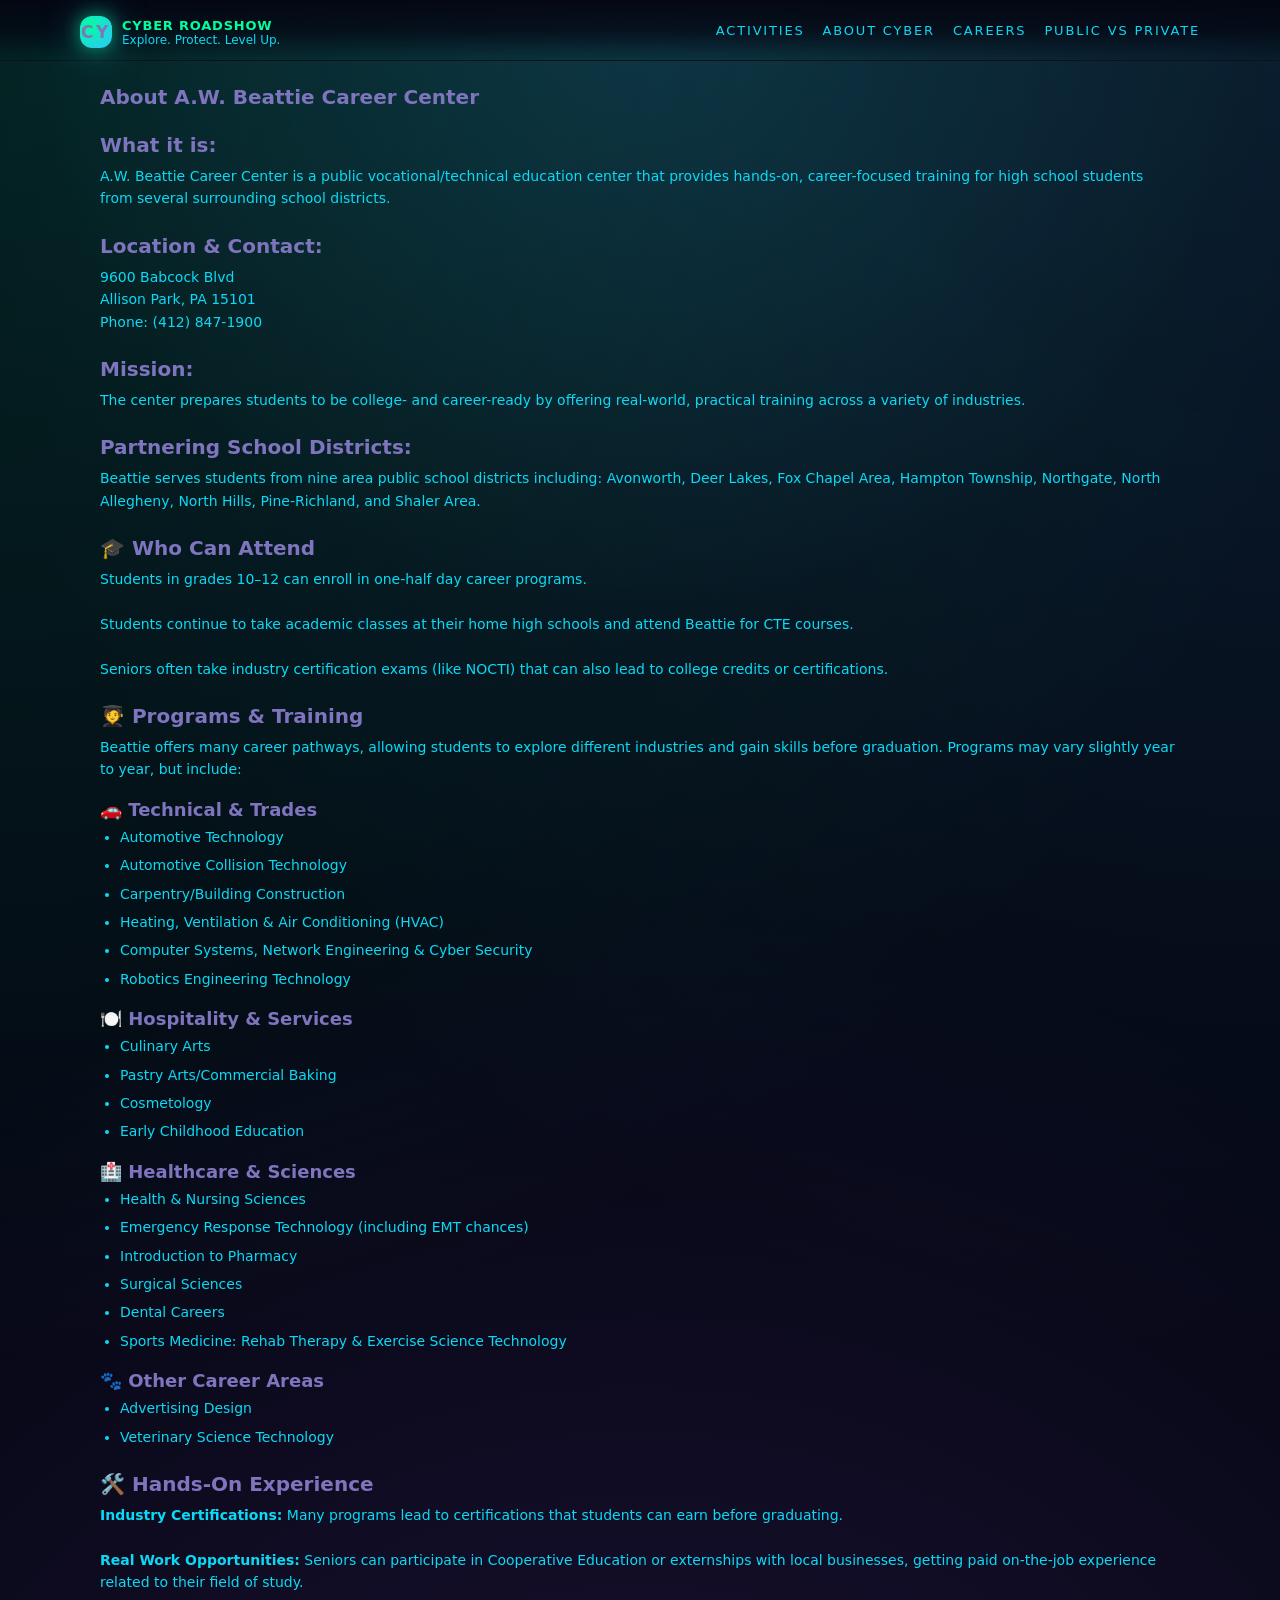
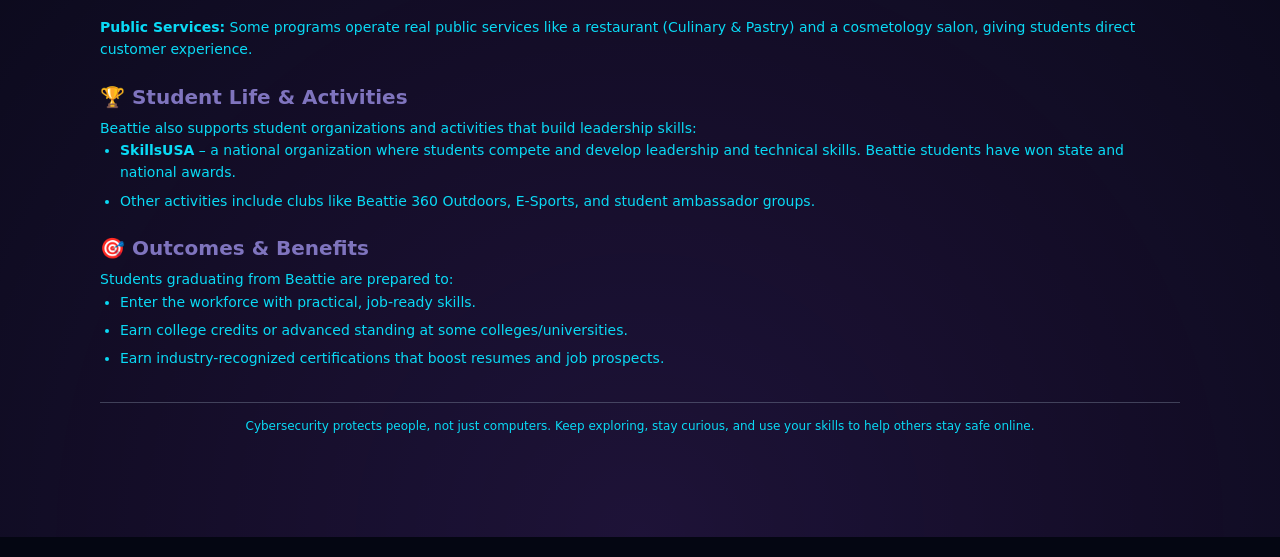
==== about_beattie.html @ 3fbd0a97 "Update roadshow website with multi-page structure and activity files" ====
<!DOCTYPE html>
<html lang="en">
<head>
  <meta charset="UTF-8" />
  <title>About AWBeattie Career Center | Cyber Roadshow</title>
  <meta name="viewport" content="width=device-width, initial-scale=1" />
  <link rel="stylesheet" href="styles.css" />
</head>
<body>
  <div class="binary-bg" aria-hidden="true"></div>

  <!-- Navigation -->
  <nav class="top-nav">
    <div class="top-nav-inner">
      <a href="index.html" style="text-decoration: none;">
        <div class="brand">
          <div class="brand-icon">CY</div>
          <div class="brand-text">
            <span class="brand-title">Cyber Roadshow</span>
            <span class="brand-subtitle">Explore. Protect. Level Up.</span>
          </div>
        </div>
      </a>
      <ul class="nav-links">
        <li><a href="activities.html" class="nav-link"><span>Activities</span></a></li>
        <li><a href="cybersecurity.html" class="nav-link"><span>About Cyber</span></a></li>
        <li><a href="careers.html" class="nav-link"><span>Careers</span></a></li>
        <li><a href="sectors.html" class="nav-link"><span>Public vs Private</span></a></li>
      </ul>
    </div>
  </nav>

  <div class="page-shell">
    <main id="top">
      <section class="content-section">
        <h1 class="section-title">About A.W. Beattie Career Center</h1>
        <div class="about-beattie-content">
          <h2>What it is:</h2>
          <p>A.W. Beattie Career Center is a public vocational/technical education center that provides hands-on, career-focused training for high school students from several surrounding school districts.</p>

          <h2>Location & Contact:</h2>
          <p>
            9600 Babcock Blvd<br />
            Allison Park, PA 15101<br />
            Phone: (412) 847-1900
          </p>

          <h2>Mission:</h2>
          <p>The center prepares students to be college- and career-ready by offering real-world, practical training across a variety of industries.</p>

          <h2>Partnering School Districts:</h2>
          <p>Beattie serves students from nine area public school districts including: Avonworth, Deer Lakes, Fox Chapel Area, Hampton Township, Northgate, North Allegheny, North Hills, Pine-Richland, and Shaler Area.</p>

          <h2>🎓 Who Can Attend</h2>
          <p>
            Students in grades 10–12 can enroll in one-half day career programs.<br /><br />
            Students continue to take academic classes at their home high schools and attend Beattie for CTE courses.<br /><br />
            Seniors often take industry certification exams (like NOCTI) that can also lead to college credits or certifications.
          </p>

          <h2>🧑‍🎓 Programs & Training</h2>
          <p>Beattie offers many career pathways, allowing students to explore different industries and gain skills before graduation. Programs may vary slightly year to year, but include:</p>

          <h3>🚗 Technical & Trades</h3>
          <ul>
            <li>Automotive Technology</li>
            <li>Automotive Collision Technology</li>
            <li>Carpentry/Building Construction</li>
            <li>Heating, Ventilation & Air Conditioning (HVAC)</li>
            <li>Computer Systems, Network Engineering & Cyber Security</li>
            <li>Robotics Engineering Technology</li>
          </ul>

          <h3>🍽️ Hospitality & Services</h3>
          <ul>
            <li>Culinary Arts</li>
            <li>Pastry Arts/Commercial Baking</li>
            <li>Cosmetology</li>
            <li>Early Childhood Education</li>
          </ul>

          <h3>🏥 Healthcare & Sciences</h3>
          <ul>
            <li>Health & Nursing Sciences</li>
            <li>Emergency Response Technology (including EMT chances)</li>
            <li>Introduction to Pharmacy</li>
            <li>Surgical Sciences</li>
            <li>Dental Careers</li>
            <li>Sports Medicine: Rehab Therapy & Exercise Science Technology</li>
          </ul>

          <h3>🐾 Other Career Areas</h3>
          <ul>
            <li>Advertising Design</li>
            <li>Veterinary Science Technology</li>
          </ul>

          <h2>🛠️ Hands-On Experience</h2>
          <p>
            <strong>Industry Certifications:</strong> Many programs lead to certifications that students can earn before graduating.<br /><br />
            <strong>Real Work Opportunities:</strong> Seniors can participate in Cooperative Education or externships with local businesses, getting paid on-the-job experience related to their field of study.<br /><br />
            <strong>Public Services:</strong> Some programs operate real public services like a restaurant (Culinary & Pastry) and a cosmetology salon, giving students direct customer experience.
          </p>

          <h2>🏆 Student Life & Activities</h2>
          <p>Beattie also supports student organizations and activities that build leadership skills:</p>
          <ul>
            <li>
              <strong>SkillsUSA</strong> – a national organization where students compete and develop leadership and technical skills. Beattie students have won state and national awards.
            </li>
            <li>
              Other activities include clubs like Beattie 360 Outdoors, E-Sports, and student ambassador groups.
            </li>
          </ul>

          <h2>🎯 Outcomes & Benefits</h2>
          <p>Students graduating from Beattie are prepared to:</p>
          <ul>
            <li>Enter the workforce with practical, job-ready skills.</li>
            <li>Earn college credits or advanced standing at some colleges/universities.</li>
            <li>Earn industry-recognized certifications that boost resumes and job prospects.</li>
          </ul>
        </div>
      </section>

      <footer class="page-footer">
        Cybersecurity protects people, not just computers. Keep exploring, stay
        curious, and use your skills to help others stay safe online.
      </footer>
    </main>
  </div>

  <script src="common.js"></script>
</body>
</html>
---- styles.css ----
:root {
  --bg-main: #040612;
  --bg-elevated: #0b1020;
  --bg-elevated-soft: #101426;
  --accent-green: #00ff9d;
  --accent-blue: #31c3ff;
  --accent-purple: #55d2ff;
  --text-main: #7f74be;
  --text-muted: #0adaf5;
  --danger: #ff4b81;
  --border-subtle: rgba(255, 255, 255, 0.08);
  --radius-lg: 18px;
  --radius-md: 12px;
  --radius-pill: 999px;
  --shadow-soft: 0 18px 45px rgba(0, 0, 0, 0.55);
  --transition-fast: 0.25s ease-out;
  --transition-med: 0.35s ease-out;
}

h1, h2, h3, h4, h5, h6 {
  color: var(--text-main);
}

* {
  box-sizing: border-box;
  margin: 0;
  padding: 0;
}

html {
  scroll-behavior: smooth;
}

body {
  min-height: 100vh;
  font-family: system-ui, -apple-system, BlinkMacSystemFont, "Segoe UI",
    sans-serif;
  color: var(--text-main);
  background:
    radial-gradient(
      circle at top left,
      rgba(0, 255, 157, 0.12),
      transparent 55%
    ),
    radial-gradient(
      circle at top right,
      rgba(49, 195, 255, 0.12),
      transparent 55%
    ),
    radial-gradient(
      circle at bottom,
      rgba(168, 85, 255, 0.16),
      transparent 55%
    ),
    var(--bg-main);
  padding-bottom: 64px;
  overflow-x: hidden;
}

a {
  color: inherit;
  text-decoration: none;
}

.page-shell {
  max-width: 1120px;
  margin: 0 auto;
  padding: 20px 20px 40px;
  position: relative;
  z-index: 1;
}

.binary-bg {
  position: fixed;
  inset: 0;
  z-index: 0;
  pointer-events: none;
  background: radial-gradient(
    circle at top,
    rgba(49, 195, 255, 0.22),
    transparent 55%
  );
  overflow: hidden;
  opacity: 0.55;
  mix-blend-mode: screen;
}

.binary-column {
  position: absolute;
  top: -120vh;
  width: 40px;
  color: rgba(0, 255, 157, 0.7);
  font-family: ui-monospace, SFMono-Regular, Menlo, Monaco, Consolas,
    "Liberation Mono", "Courier New", monospace;
  font-size: 14px;
  line-height: 1.2;
  white-space: pre;
  text-shadow: 0 0 6px rgba(0, 255, 157, 0.8);
  animation-name: binary-fall;
  animation-timing-function: linear;
  animation-iteration-count: infinite;
}

@keyframes binary-fall {
  to {
    transform: translateY(220vh);
  }
}

.top-nav {
  position: sticky;
  top: 0;
  z-index: 40;
  backdrop-filter: blur(18px);
  background: linear-gradient(
    to bottom,
    rgba(4, 6, 18, 0.96),
    rgba(4, 6, 18, 0.75),
    transparent
  );
  border-bottom: 1px solid rgba(255, 255, 255, 0.04);
  margin: -20px -20px 24px;
  padding: 16px 20px 12px;
}

.top-nav-inner {
  max-width: 1120px;
  margin: 0 auto;
  display: flex;
  align-items: center;
  justify-content: space-between;
  gap: 18px;
}

.brand {
  display: flex;
  align-items: center;
  gap: 10px;
}

.brand-icon {
  width: 32px;
  height: 32px;
  border-radius: 12px;
  background: radial-gradient(
    circle at 30% 30%,
    var(--accent-green),
    var(--accent-blue)
  );
  box-shadow:
    0 0 18px rgba(0, 255, 157, 0.55),
    0 0 40px rgba(49, 195, 255, 0.4);
  display: flex;
  align-items: center;
  justify-content: center;
  font-weight: 800;
  font-size: 17px;
  letter-spacing: 0.15em;
  text-transform: uppercase;
}

.brand-text {
  display: flex;
  flex-direction: column;
}

.brand-title {
  font-weight: 700;
  letter-spacing: 0.06em;
  font-size: 13px;
  text-transform: uppercase;
  color: var(--accent-green);
}

.brand-subtitle {
  font-size: 12px;
  color: var(--text-muted);
}

.nav-links {
  display: flex;
  align-items: center;
  gap: 18px;
  font-size: 13px;
  text-transform: uppercase;
  letter-spacing: 0.14em;
  color: var(--text-muted);
  list-style: none;
}

.nav-link {
  position: relative;
  padding-bottom: 4px;
  display: inline-block;
}

.nav-link span {
  transition: color var(--transition-fast);
}

.nav-link::after {
  content: "";
  position: absolute;
  left: 0;
  bottom: 0;
  width: 0;
  height: 2px;
  border-radius: 999px;
  background: linear-gradient(
    90deg,
    var(--accent-green),
    var(--accent-blue)
  );
  transition: width var(--transition-fast);
}

.nav-link:hover span {
  color: var(--accent-green);
}

.nav-link:hover::after {
  width: 100%;
}

.nav-cta {
  padding: 8px 16px;
  border-radius: var(--radius-pill);
  border: 1px solid rgba(0, 255, 157, 0.4);
  background: radial-gradient(
    circle at 0 0,
    rgba(0, 255, 157, 0.2),
    transparent 55%
  );
  color: var(--accent-green);
  font-size: 11px;
  text-transform: uppercase;
  letter-spacing: 0.16em;
  font-weight: 600;
  display: inline-flex;
  align-items: center;
  gap: 6px;
}

.nav-cta-dot {
  width: 6px;
  height: 6px;
  border-radius: 999px;
  background: var(--accent-green);
  box-shadow: 0 0 8px rgba(0, 255, 157, 0.9);
  animation: pulse 1.3s infinite alternate;
}

@keyframes pulse {
  from {
    transform: scale(0.9);
    opacity: 0.7;
  }
  to {
    transform: scale(1.15);
    opacity: 1;
  }
}

.hero {
  display: grid;
  grid-template-columns: minmax(0, 2.1fr) minmax(0, 1.3fr);
  gap: 28px;
  align-items: center;
  margin-top: 12px;
  margin-bottom: 32px;
}

.hero-main {
  background: radial-gradient(
      circle at top left,
      rgba(0, 255, 157, 0.16),
      transparent 60%
    ),
    rgba(7, 10, 30, 0.92);
  border-radius: 28px;
  padding: 26px 26px 24px;
  border: 1px solid rgba(255, 255, 255, 0.08);
  box-shadow: var(--shadow-soft);
  position: relative;
  overflow: hidden;
}

.hero-main::before {
  content: "";
  position: absolute;
  inset: 0;
  background-image: linear-gradient(
    120deg,
    rgba(0, 255, 157, 0.13) 0,
    transparent 18%,
    transparent 82%,
    rgba(49, 195, 255, 0.13) 100%
  );
  mix-blend-mode: soft-light;
  opacity: 0.9;
  pointer-events: none;
}

.hero-tagline {
  display: inline-flex;
  align-items: center;
  gap: 8px;
  padding: 4px 8px;
  border-radius: var(--radius-pill);
  background: rgba(2, 6, 23, 0.75);
  border: 1px solid rgba(0, 255, 157, 0.25);
  font-size: 11px;
  text-transform: uppercase;
  letter-spacing: 0.16em;
  position: relative;
  z-index: 1;
}



.hero-title {
  margin-top: 16px;
  font-size: clamp(26px, 4vw, 32px);
  line-height: 1.15;
  font-weight: 700;
  position: relative;
  z-index: 1;
}

.hero-title span {
  background: linear-gradient(
    120deg,
    var(--accent-green),
    var(--accent-blue),
    var(--accent-purple)
  );
  -webkit-background-clip: text;
  background-clip: text;
  color: transparent;
}

.hero-body {
  margin-top: 10px;
  font-size: 14px;
  color: var(--text-muted);
  max-width: 520px;
  position: relative;
  z-index: 1;
}

.hero-actions {
  margin-top: 18px;
  display: flex;
  flex-wrap: wrap;
  gap: 10px;
  position: relative;
  z-index: 1;
}

.btn-primary,
.btn-ghost {
  padding: 10px 18px;
  border-radius: var(--radius-pill);
  border: none;
  font-size: 13px;
  font-weight: 600;
  text-transform: uppercase;
  letter-spacing: 0.12em;
  cursor: pointer;
  display: inline-block;
  text-decoration: none;
  transition: transform var(--transition-fast),
    box-shadow var(--transition-fast);
}

.btn-primary {
  background: linear-gradient(
    135deg,
    var(--accent-green),
    var(--accent-blue)
  );
  color: #020617;
  box-shadow: 0 10px 30px rgba(0, 0, 0, 0.6);
}

.btn-primary:hover {
  transform: translateY(-1px);
  box-shadow: 0 14px 35px rgba(0, 0, 0, 0.75);
}

.btn-primary.disabled,
.btn-ghost.disabled {
  opacity: 0.5;
  cursor: not-allowed;
  pointer-events: none;
}

.btn-primary.disabled:hover,
.btn-ghost.disabled:hover {
  transform: none;
  box-shadow: none;
}

.btn-ghost {
  border: 1px solid rgba(156, 163, 175, 0.5);
  background: rgba(7, 10, 30, 0.75);
  color: var(--text-muted);
  font-size: 12px;
  letter-spacing: 0.14em;
}

.hero-side {
  background: rgba(4, 6, 18, 0.9);
  border-radius: 24px;
  padding: 18px 18px 16px;
  border: 1px solid rgba(148, 163, 184, 0.35);
  box-shadow: var(--shadow-soft);
}

.hero-side-title {
  font-size: 13px;
  text-transform: uppercase;
  letter-spacing: 0.18em;
  color: var(--text-muted);
  margin-bottom: 10px;
}

.hero-side-list {
  list-style: none;
  display: grid;
  gap: 8px;
  font-size: 13px;
  color: var(--text-muted);
}

.hero-side-list li::before {
  content: "•";
  margin-right: 6px;
  color: var(--accent-blue);
}

.section {
  margin-bottom: 32px;
}

.section-header {
  margin-bottom: 20px;
}

.section-eyebrow {
  font-size: 11px;
  letter-spacing: 0.18em;
  text-transform: uppercase;
  color: var(--accent-green);
  margin-bottom: 8px;
}

.section-title {
  font-size: 20px;
  font-weight: 600;
  color: var(--text-main);
}

.section-subtitle {
  font-size: 14px;
  color: var(--text-muted);
  max-width: 520px;
}

.cards-grid {
  display: grid;
  grid-template-columns: repeat(auto-fit, minmax(260px, 1fr));
  gap: 18px;
}

.card {
  background: radial-gradient(
      circle at top,
      rgba(49, 195, 255, 0.18),
      transparent 55%
    ),
    var(--bg-elevated);
  border-radius: var(--radius-lg);
  padding: 18px;
  display: flex;
  flex-direction: column;
  justify-content: space-between;
  gap: 12px;
  transition: transform var(--transition-fast), box-shadow var(--transition-fast);
}

.card:hover {
  transform: translateY(-5px);
  box-shadow: 0 22px 55px rgba(0, 0, 0, 0.65);
}

.card h3 {
  margin-bottom: 8px;
  font-size: 18px;
}

.card p {
  font-size: 14px;
  color: var(--text-muted);
}

.card .button {
  margin-top: auto; /* Pushes the button to the bottom */
  align-self: flex-start; /* Aligns button to the start when using flex-direction: column */
}

.label {
  display: block;
  margin-top: 10px;
  margin-bottom: 4px;
  font-size: 12px;
  color: var(--text-muted);
}

.input {
  width: 100%;
  padding: 8px 10px;
  border-radius: 10px;
  border: 1px solid rgba(148, 163, 184, 0.6);
  background: rgba(15, 23, 42, 0.9);
  color: var(--text-main);
  font-size: 13px;
}

.input:focus {
  outline: 2px solid rgba(49, 195, 255, 0.9);
  outline-offset: 1px;
}

/* Terminal Simulation Styles */
.terminal {
  background-color: #1a1a1a;
  color: #00ff00;
  font-family: 'Courier New', Courier, monospace;
  font-size: 14px;
  padding: 10px;
  border-radius: 8px;
  border: 1px solid #333;
  margin-top: 10px;
  height: 200px;
  display: flex;
  flex-direction: column;
  overflow-y: auto;
}

.terminal-output {
  flex-grow: 1;
  white-space: pre-wrap;
  word-break: break-all;
  margin-bottom: 5px;
}

.terminal-input-wrapper {
  display: flex;
  align-items: center;
}

.terminal-input {
  background-color: transparent;
  border: none;
  color: #00ff00;
  flex-grow: 1;
  outline: none;
  margin-left: 5px;
  font-family: 'Courier New', Courier, monospace;
  font-size: 14px;
}

.prompt {
  color: #00ff00;
}

.button {
  margin-top: 8px;
  padding: 8px 14px;
  border-radius: var(--radius-pill);
  border: none;
  font-weight: 600;
  font-size: 12px;
  cursor: pointer;
  background: linear-gradient(
    135deg,
    var(--accent-green),
    var(--accent-blue)
  );
  color: #020617;
  transition: transform var(--transition-fast),
    box-shadow var(--transition-fast);
}

.button:hover {
  transform: translateY(-1px);
  box-shadow: 0 10px 20px rgba(0, 0, 0, 0.5);
}


.button.secondary {
  background: rgba(49, 195, 255, 0.18);
  color: var(--accent-blue);
  border: 1px solid rgba(49, 195, 255, 0.7);
}

.button.danger {
  background: rgba(255, 75, 129, 0.2);
  color: var(--danger);
  border: 1px solid rgba(255, 75, 129, 0.8);
}

.button-row {
  display: flex;
  gap: 8px;
  flex-wrap: wrap;
  margin-top: 8px;
}

.link-button {
  margin-top: 6px;
  padding: 0;
  border: none;
  background: none;
  color: var(--accent-blue);
  font-size: 12px;
  cursor: pointer;
  text-decoration: underline;
}

.result {
  margin-top: 8px;
  font-size: 13px;
}

.result.good {
  color: var(--accent-green);
}

.result.ok {
  color: #facc15;
}

.result.bad {
  color: var(--danger);
}

.phishing-message {
  margin-top: 8px;
  padding: 8px;
  border-radius: 10px;
  background: rgba(15, 23, 42, 0.95);
  border: 1px dashed rgba(49, 195, 255, 0.6);
  font-size: 12px;
  white-space: pre-wrap;
}

.quiz-list {
  padding-left: 18px;
  margin-top: 6px;
}

.quiz-list li {
  margin-bottom: 8px;
  font-size: 13px;
}

.quiz-options {
  margin-top: 4px;
  display: grid;
  gap: 2px;
}

.quiz-options label {
  font-size: 12px;
  color: var(--text-muted);
}

.quiz-options input {
  margin-right: 6px;
}

.career-grid {
  display: grid;
  grid-template-columns: repeat(auto-fit, minmax(260px, 1fr));
  gap: 18px;
}

.career-card {
  background: var(--bg-elevated-soft);
  border-radius: var(--radius-md);
  padding: 12px 14px 14px;
  border: 1px solid var(--border-subtle);
}

.career-card h3 {
  font-size: 15px;
  margin-bottom: 4px;
}

.salary {
  font-size: 13px;
  color: var(--accent-green);
  margin-bottom: 4px;
}

.career-points {
  padding-left: 16px;
  font-size: 12px;
  color: var(--text-muted);
}

.split-grid {
  display: grid;
  grid-template-columns: repeat(auto-fit, minmax(260px, 1fr));
  gap: 18px;
}

.pill {
  display: inline-block;
  padding: 3px 10px;
  border-radius: 999px;
  font-size: 11px;
  text-transform: uppercase;
  letter-spacing: 0.14em;
  border: 1px solid rgba(148, 163, 184, 0.7);
  color: var(--text-muted);
  margin-bottom: 6px;
}

.pill.private {
  border-color: rgba(0, 255, 157, 0.8);
  color: var(--accent-green);
}

.pill.public {
  border-color: rgba(49, 195, 255, 0.8);
  color: var(--accent-blue);
}

.list {
  padding-left: 18px;
  font-size: 13px;
  color: var(--text-muted);
}

.list li {
  margin-bottom: 8px;
}

.page-footer {
  margin-top: 32px;
  padding-top: 16px;
  border-top: 1px solid rgba(148, 163, 184, 0.35);
  font-size: 12px;
  color: var(--text-muted);
  text-align: center;
}

.about-beattie-content h2 {
  font-size: 20px;
  color: var(--text-main);
  margin-top: 24px;
  margin-bottom: 8px;
}

.about-beattie-content h3 {
  font-size: 18px;
  color: var(--text-main);
  margin-top: 18px;
  margin-bottom: 6px;
}

.about-beattie-content p,
.about-beattie-content ul {
  font-size: 14px;
  color: var(--text-muted);
  line-height: 1.6;
}

.about-beattie-content ul {
  list-style: disc;
  margin-left: 20px;
  margin-bottom: 12px;
}

.about-beattie-content ul li {
  margin-bottom: 6px;
}

.about-beattie-content p + p {
  margin-top: 12px;
}

@media (max-width: 768px) {
  .hero {
    grid-template-columns: minmax(0, 1fr);
  }

  .top-nav-inner {
    flex-direction: column;
    align-items: flex-start;
  }

  .nav-links {
    flex-wrap: wrap;
  }
}
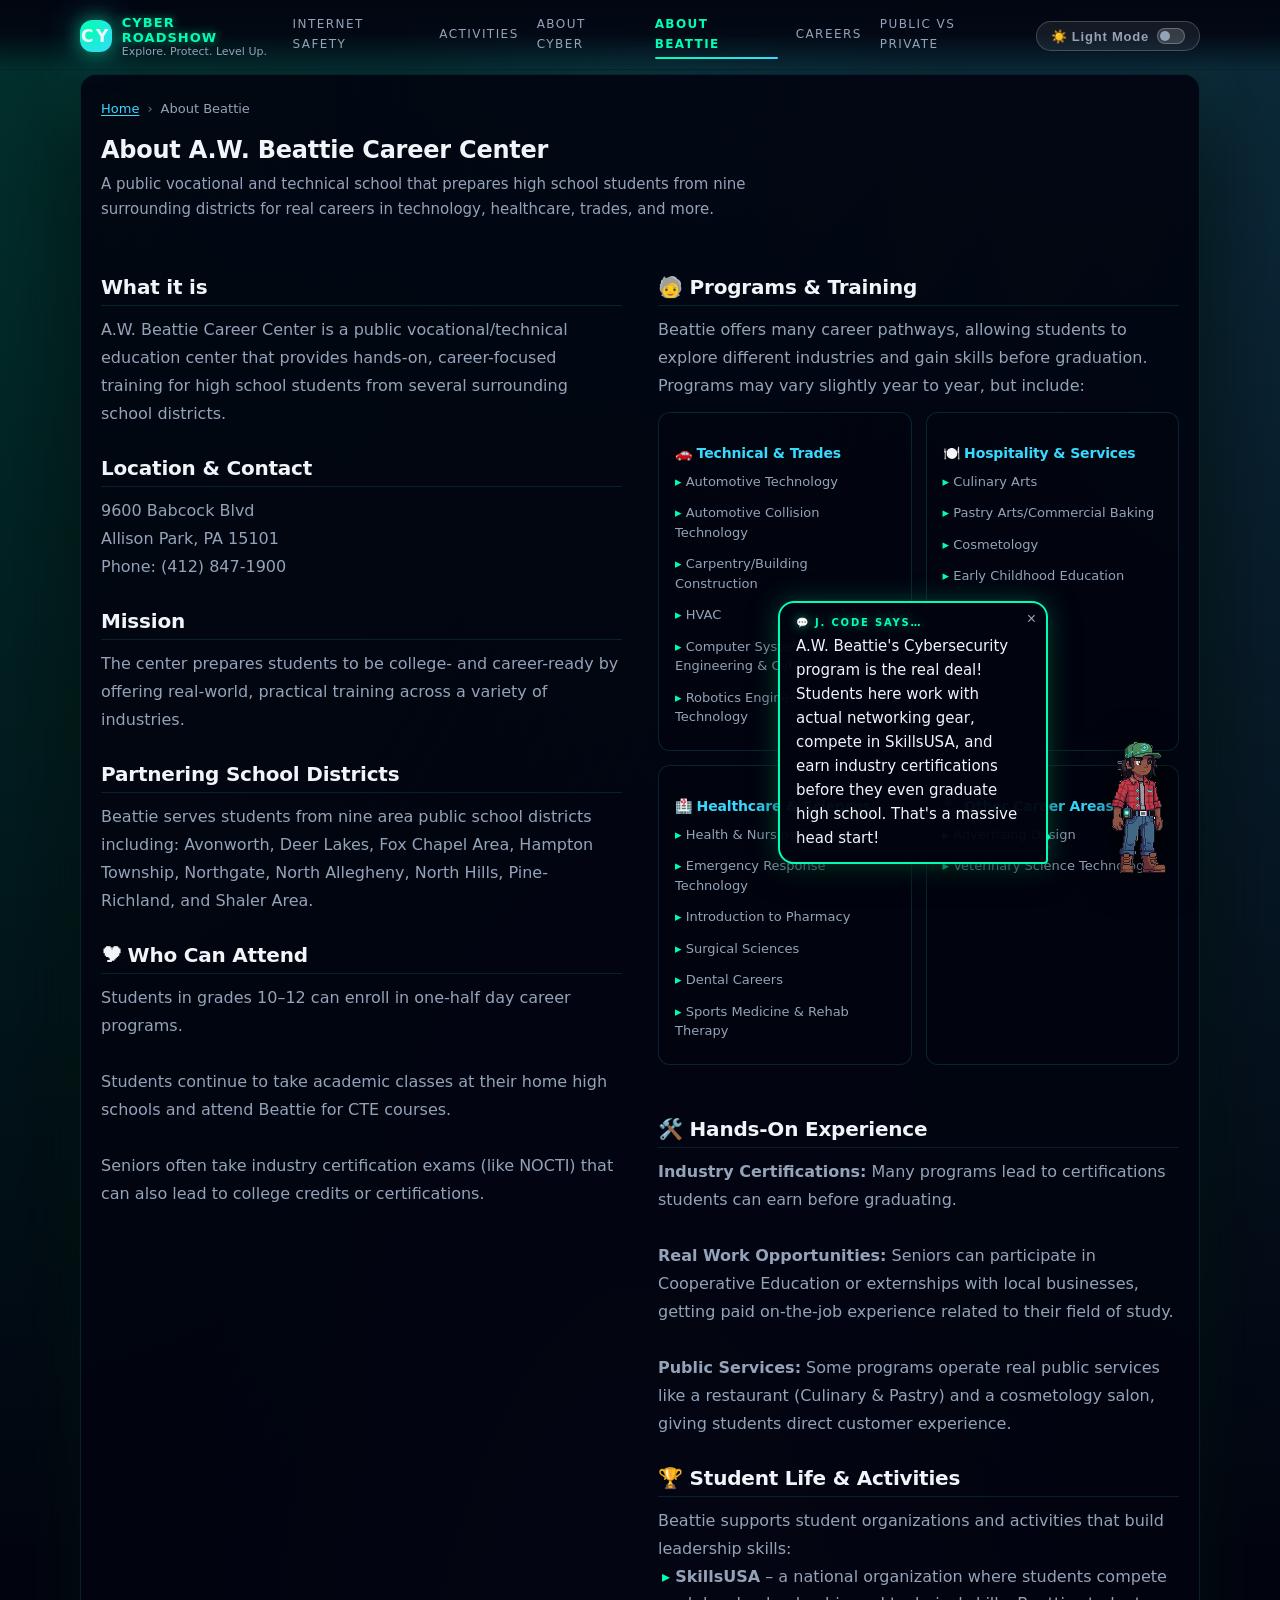
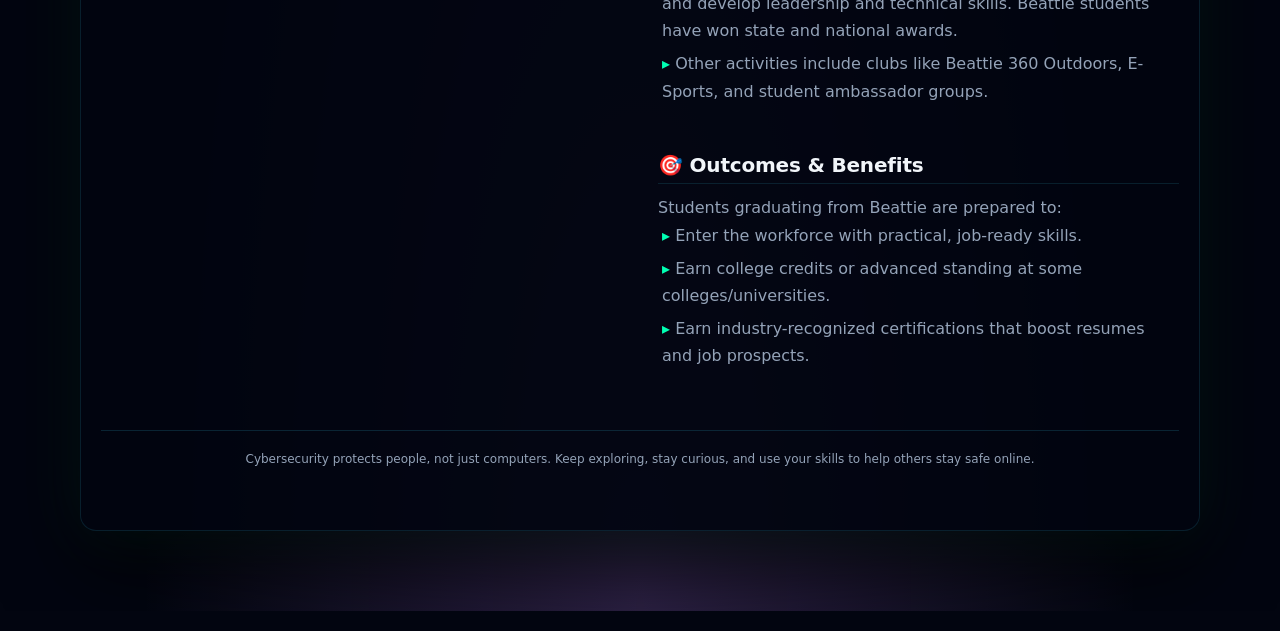
==== commit e40384bc: "Add UI polish updates" ====
--- a/about_beattie.html
+++ b/about_beattie.html
@@ -1,12 +1,13 @@
-<!DOCTYPE html>
+﻿<!DOCTYPE html>
 <html lang="en">
 <head>
   <meta charset="UTF-8" />
-  <title>About AWBeattie Career Center | Cyber Roadshow</title>
+  <title>About A.W. Beattie Career Center | Cyber Roadshow</title>
   <meta name="viewport" content="width=device-width, initial-scale=1" />
+  <script>if(localStorage.getItem("theme")==="light")document.documentElement.classList.add("light-mode");</script>
   <link rel="stylesheet" href="styles.css" />
 </head>
-<body>
+<body data-jcode="A.W. Beattie's Cybersecurity program is the real deal! Students here work with actual networking gear, compete in SkillsUSA, and earn industry certifications before they even graduate high school. That's a massive head start!">
   <div class="binary-bg" aria-hidden="true"></div>
 
   <!-- Navigation -->
@@ -22,8 +23,10 @@
         </div>
       </a>
       <ul class="nav-links">
+        <li><a href="computer_literacy.html" class="nav-link"><span>Internet Safety</span></a></li>
         <li><a href="activities.html" class="nav-link"><span>Activities</span></a></li>
         <li><a href="cybersecurity.html" class="nav-link"><span>About Cyber</span></a></li>
+        <li><a href="about_beattie.html" class="nav-link"><span>About Beattie</span></a></li>
         <li><a href="careers.html" class="nav-link"><span>Careers</span></a></li>
         <li><a href="sectors.html" class="nav-link"><span>Public vs Private</span></a></li>
       </ul>
@@ -32,88 +35,108 @@
 
   <div class="page-shell">
     <main id="top">
-      <section class="content-section">
-        <h1 class="section-title">About A.W. Beattie Career Center</h1>
-        <div class="about-beattie-content">
-          <h2>What it is:</h2>
+      <!-- Breadcrumb + H1  full width, outside grid -->
+      <div class="breadcrumbs" aria-label="Breadcrumb">
+        <a href="index.html">Home</a>
+        <span class="sep">&#8250;</span>
+        <span>About Beattie</span>
+      </div>
+      <h1 class="section-title" style="margin-bottom: 8px;">About A.W. Beattie Career Center</h1>
+      <p style="font-size:15px; color:var(--text-muted); margin-bottom: 0; max-width:680px; line-height:1.7;">
+        A public vocational and technical school that prepares high school students from nine surrounding districts
+        for real careers in technology, healthcare, trades, and more.
+      </p>
+
+      <!-- 2-column grid layout -->
+      <div class="beattie-layout">
+
+        <!-- LEFT COLUMN -->
+        <div class="beattie-col about-beattie-content">
+          <h2>What it is</h2>
           <p>A.W. Beattie Career Center is a public vocational/technical education center that provides hands-on, career-focused training for high school students from several surrounding school districts.</p>
 
-          <h2>Location & Contact:</h2>
+          <h2>Location &amp; Contact</h2>
           <p>
             9600 Babcock Blvd<br />
             Allison Park, PA 15101<br />
             Phone: (412) 847-1900
           </p>
 
-          <h2>Mission:</h2>
+          <h2>Mission</h2>
           <p>The center prepares students to be college- and career-ready by offering real-world, practical training across a variety of industries.</p>
 
-          <h2>Partnering School Districts:</h2>
+          <h2>Partnering School Districts</h2>
           <p>Beattie serves students from nine area public school districts including: Avonworth, Deer Lakes, Fox Chapel Area, Hampton Township, Northgate, North Allegheny, North Hills, Pine-Richland, and Shaler Area.</p>
 
-          <h2>🎓 Who Can Attend</h2>
+          <h2>&#127892; Who Can Attend</h2>
           <p>
-            Students in grades 10–12 can enroll in one-half day career programs.<br /><br />
+            Students in grades 10&#8211;12 can enroll in one-half day career programs.<br /><br />
             Students continue to take academic classes at their home high schools and attend Beattie for CTE courses.<br /><br />
             Seniors often take industry certification exams (like NOCTI) that can also lead to college credits or certifications.
           </p>
+        </div>
 
-          <h2>🧑‍🎓 Programs & Training</h2>
+        <!-- RIGHT COLUMN -->
+        <div class="beattie-col about-beattie-content">
+          <h2>&#129491; Programs &amp; Training</h2>
           <p>Beattie offers many career pathways, allowing students to explore different industries and gain skills before graduation. Programs may vary slightly year to year, but include:</p>
 
-          <h3>🚗 Technical & Trades</h3>
+          <div class="programs-grid">
+            <div class="program-card">
+              <h3>&#128663; Technical &amp; Trades</h3>
+              <ul>
+                <li>Automotive Technology</li>
+                <li>Automotive Collision Technology</li>
+                <li>Carpentry/Building Construction</li>
+                <li>HVAC</li>
+                <li>Computer Systems, Network Engineering &amp; Cyber Security</li>
+                <li>Robotics Engineering Technology</li>
+              </ul>
+            </div>
+            <div class="program-card">
+              <h3>&#127869;&#65039; Hospitality &amp; Services</h3>
+              <ul>
+                <li>Culinary Arts</li>
+                <li>Pastry Arts/Commercial Baking</li>
+                <li>Cosmetology</li>
+                <li>Early Childhood Education</li>
+              </ul>
+            </div>
+            <div class="program-card">
+              <h3>&#127973; Healthcare &amp; Sciences</h3>
+              <ul>
+                <li>Health &amp; Nursing Sciences</li>
+                <li>Emergency Response Technology</li>
+                <li>Introduction to Pharmacy</li>
+                <li>Surgical Sciences</li>
+                <li>Dental Careers</li>
+                <li>Sports Medicine &amp; Rehab Therapy</li>
+              </ul>
+            </div>
+            <div class="program-card">
+              <h3>&#128062; Other Career Areas</h3>
+              <ul>
+                <li>Advertising Design</li>
+                <li>Veterinary Science Technology</li>
+              </ul>
+            </div>
+          </div>
+
+          <h2>&#128736;&#65039; Hands-On Experience</h2>
+          <p>
+            <strong>Industry Certifications:</strong> Many programs lead to certifications students can earn before graduating.<br /><br />
+            <strong>Real Work Opportunities:</strong> Seniors can participate in Cooperative Education or externships with local businesses, getting paid on-the-job experience related to their field of study.<br /><br />
+            <strong>Public Services:</strong> Some programs operate real public services like a restaurant (Culinary &amp; Pastry) and a cosmetology salon, giving students direct customer experience.
+          </p>
+
+          <h2>&#127942; Student Life &amp; Activities</h2>
+          <p>Beattie supports student organizations and activities that build leadership skills:</p>
           <ul>
-            <li>Automotive Technology</li>
-            <li>Automotive Collision Technology</li>
-            <li>Carpentry/Building Construction</li>
-            <li>Heating, Ventilation & Air Conditioning (HVAC)</li>
-            <li>Computer Systems, Network Engineering & Cyber Security</li>
-            <li>Robotics Engineering Technology</li>
+            <li><strong>SkillsUSA</strong> &#8211; a national organization where students compete and develop leadership and technical skills. Beattie students have won state and national awards.</li>
+            <li>Other activities include clubs like Beattie 360 Outdoors, E-Sports, and student ambassador groups.</li>
           </ul>
 
-          <h3>🍽️ Hospitality & Services</h3>
-          <ul>
-            <li>Culinary Arts</li>
-            <li>Pastry Arts/Commercial Baking</li>
-            <li>Cosmetology</li>
-            <li>Early Childhood Education</li>
-          </ul>
-
-          <h3>🏥 Healthcare & Sciences</h3>
-          <ul>
-            <li>Health & Nursing Sciences</li>
-            <li>Emergency Response Technology (including EMT chances)</li>
-            <li>Introduction to Pharmacy</li>
-            <li>Surgical Sciences</li>
-            <li>Dental Careers</li>
-            <li>Sports Medicine: Rehab Therapy & Exercise Science Technology</li>
-          </ul>
-
-          <h3>🐾 Other Career Areas</h3>
-          <ul>
-            <li>Advertising Design</li>
-            <li>Veterinary Science Technology</li>
-          </ul>
-
-          <h2>🛠️ Hands-On Experience</h2>
-          <p>
-            <strong>Industry Certifications:</strong> Many programs lead to certifications that students can earn before graduating.<br /><br />
-            <strong>Real Work Opportunities:</strong> Seniors can participate in Cooperative Education or externships with local businesses, getting paid on-the-job experience related to their field of study.<br /><br />
-            <strong>Public Services:</strong> Some programs operate real public services like a restaurant (Culinary & Pastry) and a cosmetology salon, giving students direct customer experience.
-          </p>
-
-          <h2>🏆 Student Life & Activities</h2>
-          <p>Beattie also supports student organizations and activities that build leadership skills:</p>
-          <ul>
-            <li>
-              <strong>SkillsUSA</strong> – a national organization where students compete and develop leadership and technical skills. Beattie students have won state and national awards.
-            </li>
-            <li>
-              Other activities include clubs like Beattie 360 Outdoors, E-Sports, and student ambassador groups.
-            </li>
-          </ul>
-
-          <h2>🎯 Outcomes & Benefits</h2>
+          <h2>&#127919; Outcomes &amp; Benefits</h2>
           <p>Students graduating from Beattie are prepared to:</p>
           <ul>
             <li>Enter the workforce with practical, job-ready skills.</li>
@@ -121,7 +144,7 @@
             <li>Earn industry-recognized certifications that boost resumes and job prospects.</li>
           </ul>
         </div>
-      </section>
+      </div><!-- end .beattie-layout -->
 
       <footer class="page-footer">
         Cybersecurity protects people, not just computers. Keep exploring, stay
--- a/styles.css
+++ b/styles.css
@@ -1,24 +1,34 @@
 :root {
-  --bg-main: #040612;
-  --bg-elevated: #0b1020;
-  --bg-elevated-soft: #101426;
-  --accent-green: #00ff9d;
-  --accent-blue: #31c3ff;
-  --accent-purple: #55d2ff;
-  --text-main: #7f74be;
-  --text-muted: #0adaf5;
+  --bg-main: #020510;
+  --bg-elevated: #0a0f22;
+  --bg-elevated-soft: #0e1428;
+  --accent-green: #00ffb3;
+  --accent-blue: #38d9ff;
+  --accent-purple: #c084fc;
+  --accent-yellow: #fde047;
+  --text-main: #f1f5f9;
+  --text-muted: #94a3b8;
+  --text-accent: #38d9ff;
   --danger: #ff4b81;
-  --border-subtle: rgba(255, 255, 255, 0.08);
+  --border-subtle: rgba(255, 255, 255, 0.10);
+  --border-neon: rgba(0, 255, 179, 0.35);
   --radius-lg: 18px;
   --radius-md: 12px;
   --radius-pill: 999px;
-  --shadow-soft: 0 18px 45px rgba(0, 0, 0, 0.55);
+  --shadow-soft: 0 18px 45px rgba(0, 0, 0, 0.75);
+  --shadow-neon: 0 0 24px rgba(0, 255, 179, 0.25);
   --transition-fast: 0.25s ease-out;
   --transition-med: 0.35s ease-out;
 }
 
 h1, h2, h3, h4, h5, h6 {
   color: var(--text-main);
+  letter-spacing: -0.01em;
+}
+
+p, li {
+  color: var(--text-muted);
+  line-height: 1.7;
 }
 
 * {
@@ -36,24 +46,25 @@
   font-family: system-ui, -apple-system, BlinkMacSystemFont, "Segoe UI",
     sans-serif;
   color: var(--text-main);
+  font-size: 17px;
   background:
     radial-gradient(
-      circle at top left,
-      rgba(0, 255, 157, 0.12),
-      transparent 55%
+      ellipse at top left,
+      rgba(0, 255, 179, 0.18),
+      transparent 50%
     ),
     radial-gradient(
-      circle at top right,
-      rgba(49, 195, 255, 0.12),
-      transparent 55%
+      ellipse at top right,
+      rgba(56, 217, 255, 0.18),
+      transparent 50%
     ),
     radial-gradient(
-      circle at bottom,
-      rgba(168, 85, 255, 0.16),
+      ellipse at bottom center,
+      rgba(192, 132, 252, 0.22),
       transparent 55%
     ),
     var(--bg-main);
-  padding-bottom: 64px;
+  padding-bottom: 80px;
   overflow-x: hidden;
 }
 
@@ -65,9 +76,13 @@
 .page-shell {
   max-width: 1120px;
   margin: 0 auto;
-  padding: 20px 20px 40px;
+  padding: 20px 20px 60px;
   position: relative;
   z-index: 1;
+  background: rgba(2, 5, 16, 0.91);
+  border-radius: 16px;
+  border: 1px solid rgba(56, 217, 255, 0.12);
+  box-shadow: 0 0 60px rgba(0, 255, 179, 0.06), 0 32px 80px rgba(0,0,0,0.8);
 }
 
 .binary-bg {
@@ -89,13 +104,13 @@
   position: absolute;
   top: -120vh;
   width: 40px;
-  color: rgba(0, 255, 157, 0.7);
+  color: rgba(0, 255, 179, 0.55);
   font-family: ui-monospace, SFMono-Regular, Menlo, Monaco, Consolas,
     "Liberation Mono", "Courier New", monospace;
   font-size: 14px;
   line-height: 1.2;
   white-space: pre;
-  text-shadow: 0 0 6px rgba(0, 255, 157, 0.8);
+  text-shadow: 0 0 8px rgba(0, 255, 179, 0.7);
   animation-name: binary-fall;
   animation-timing-function: linear;
   animation-iteration-count: infinite;
@@ -111,16 +126,17 @@
   position: sticky;
   top: 0;
   z-index: 40;
-  backdrop-filter: blur(18px);
+  backdrop-filter: blur(22px);
+  -webkit-backdrop-filter: blur(22px);
   background: linear-gradient(
     to bottom,
-    rgba(4, 6, 18, 0.96),
-    rgba(4, 6, 18, 0.75),
+    rgba(2, 5, 16, 0.98),
+    rgba(2, 5, 16, 0.88),
     transparent
   );
-  border-bottom: 1px solid rgba(255, 255, 255, 0.04);
+  border-bottom: 1px solid rgba(56, 217, 255, 0.12);
   margin: -20px -20px 24px;
-  padding: 16px 20px 12px;
+  padding: 14px 20px 10px;
 }
 
 .top-nav-inner {
@@ -165,15 +181,16 @@
 }
 
 .brand-title {
-  font-weight: 700;
-  letter-spacing: 0.06em;
+  font-weight: 800;
+  letter-spacing: 0.08em;
   font-size: 13px;
   text-transform: uppercase;
   color: var(--accent-green);
+  text-shadow: 0 0 10px rgba(0, 255, 179, 0.6);
 }
 
 .brand-subtitle {
-  font-size: 12px;
+  font-size: 11px;
   color: var(--text-muted);
 }
 
@@ -181,9 +198,9 @@
   display: flex;
   align-items: center;
   gap: 18px;
-  font-size: 13px;
+  font-size: 12px;
   text-transform: uppercase;
-  letter-spacing: 0.14em;
+  letter-spacing: 0.12em;
   color: var(--text-muted);
   list-style: none;
 }
@@ -273,13 +290,13 @@
 .hero-main {
   background: radial-gradient(
       circle at top left,
-      rgba(0, 255, 157, 0.16),
+      rgba(0, 255, 179, 0.12),
       transparent 60%
     ),
-    rgba(7, 10, 30, 0.92);
-  border-radius: 28px;
-  padding: 26px 26px 24px;
-  border: 1px solid rgba(255, 255, 255, 0.08);
+    rgba(2, 5, 16, 0.94);
+  border-radius: 24px;
+  padding: 28px 28px 26px;
+  border: 1px solid rgba(0, 255, 179, 0.18);
   box-shadow: var(--shadow-soft);
   position: relative;
   overflow: hidden;
@@ -341,7 +358,7 @@
 
 .hero-body {
   margin-top: 10px;
-  font-size: 14px;
+  font-size: 16px;
   color: var(--text-muted);
   max-width: 520px;
   position: relative;
@@ -353,16 +370,17 @@
   display: flex;
   flex-wrap: wrap;
   gap: 10px;
+  align-items: center;
   position: relative;
   z-index: 1;
 }
 
 .btn-primary,
 .btn-ghost {
-  padding: 10px 18px;
+  padding: 12px 24px;
   border-radius: var(--radius-pill);
   border: none;
-  font-size: 13px;
+  font-size: 14px;
   font-weight: 600;
   text-transform: uppercase;
   letter-spacing: 0.12em;
@@ -402,41 +420,42 @@
 }
 
 .btn-ghost {
-  border: 1px solid rgba(156, 163, 175, 0.5);
+  border: 2px solid var(--accent-blue);
   background: rgba(7, 10, 30, 0.75);
-  color: var(--text-muted);
+  color: var(--accent-blue);
+  letter-spacing: 0.14em;
+}
+
+.hero-side {
+  background: rgba(2, 5, 16, 0.92);
+  border-radius: 20px;
+  padding: 20px;
+  border: 1px solid rgba(56, 217, 255, 0.18);
+  border-top: 3px solid var(--accent-blue);
+  box-shadow: var(--shadow-soft);
+}
+
+.hero-side-title {
   font-size: 12px;
-  letter-spacing: 0.14em;
-}
-
-.hero-side {
-  background: rgba(4, 6, 18, 0.9);
-  border-radius: 24px;
-  padding: 18px 18px 16px;
-  border: 1px solid rgba(148, 163, 184, 0.35);
-  box-shadow: var(--shadow-soft);
-}
-
-.hero-side-title {
-  font-size: 13px;
   text-transform: uppercase;
   letter-spacing: 0.18em;
-  color: var(--text-muted);
-  margin-bottom: 10px;
+  color: var(--accent-blue);
+  font-weight: 700;
+  margin-bottom: 12px;
 }
 
 .hero-side-list {
   list-style: none;
   display: grid;
-  gap: 8px;
-  font-size: 13px;
+  gap: 10px;
+  font-size: 14px;
   color: var(--text-muted);
 }
 
 .hero-side-list li::before {
-  content: "•";
-  margin-right: 6px;
-  color: var(--accent-blue);
+  content: "▸";
+  margin-right: 8px;
+  color: var(--accent-green);
 }
 
 .section {
@@ -445,6 +464,16 @@
 
 .section-header {
   margin-bottom: 20px;
+}
+
+.section-header.center {
+  text-align: center;
+}
+
+.section-header.center .section-subtitle {
+  margin-left: auto;
+  margin-right: auto;
+  max-width: 680px;
 }
 
 .section-eyebrow {
@@ -456,52 +485,61 @@
 }
 
 .section-title {
-  font-size: 20px;
-  font-weight: 600;
+  font-size: 24px;
+  font-weight: 700;
   color: var(--text-main);
 }
 
 .section-subtitle {
-  font-size: 14px;
-  color: var(--text-muted);
-  max-width: 520px;
+  font-size: 16px;
+  color: var(--text-muted);
+  max-width: 560px;
+  line-height: 1.7;
+  /* margin-inline: auto only inside .section-header.center — see below */
 }
 
 .cards-grid {
   display: grid;
   grid-template-columns: repeat(auto-fit, minmax(260px, 1fr));
   gap: 18px;
+  align-items: stretch;
 }
 
 .card {
-  background: radial-gradient(
-      circle at top,
-      rgba(49, 195, 255, 0.18),
-      transparent 55%
-    ),
-    var(--bg-elevated);
+  background: linear-gradient(
+      145deg,
+      rgba(56, 217, 255, 0.05) 0%,
+      rgba(2, 5, 16, 0.5) 60%
+    );
   border-radius: var(--radius-lg);
-  padding: 18px;
+  padding: 20px;
   display: flex;
   flex-direction: column;
-  justify-content: space-between;
+  justify-content: flex-start;
   gap: 12px;
-  transition: transform var(--transition-fast), box-shadow var(--transition-fast);
+  border: 1px solid rgba(56, 217, 255, 0.28);
+  border-top: 3px solid var(--accent-blue);
+  transition: transform var(--transition-fast), box-shadow var(--transition-fast), border-color var(--transition-fast);
 }
 
 .card:hover {
-  transform: translateY(-5px);
-  box-shadow: 0 22px 55px rgba(0, 0, 0, 0.65);
+  transform: translateY(-6px);
+  box-shadow: 0 24px 60px rgba(0, 0, 0, 0.8), 0 0 20px rgba(0, 255, 179, 0.15);
+  border-top-color: var(--accent-green);
+  border-color: rgba(0, 255, 179, 0.3);
 }
 
 .card h3 {
   margin-bottom: 8px;
-  font-size: 18px;
+  font-size: 19px;
+  color: var(--text-main);
 }
 
 .card p {
-  font-size: 14px;
-  color: var(--text-muted);
+  font-size: 16px;
+  color: var(--text-muted);
+  line-height: 1.6;
+  width: 100%;
 }
 
 .card .button {
@@ -511,25 +549,30 @@
 
 .label {
   display: block;
-  margin-top: 10px;
-  margin-bottom: 4px;
+  margin-top: 12px;
+  margin-bottom: 5px;
   font-size: 12px;
-  color: var(--text-muted);
+  font-weight: 600;
+  letter-spacing: 0.06em;
+  text-transform: uppercase;
+  color: var(--text-accent);
 }
 
 .input {
   width: 100%;
-  padding: 8px 10px;
+  padding: 10px 12px;
   border-radius: 10px;
-  border: 1px solid rgba(148, 163, 184, 0.6);
-  background: rgba(15, 23, 42, 0.9);
+  border: 1px solid rgba(56, 217, 255, 0.25);
+  background: rgba(2, 5, 16, 0.8);
   color: var(--text-main);
-  font-size: 13px;
+  font-size: 14px;
+  transition: border-color var(--transition-fast), box-shadow var(--transition-fast);
 }
 
 .input:focus {
-  outline: 2px solid rgba(49, 195, 255, 0.9);
-  outline-offset: 1px;
+  outline: none;
+  border-color: var(--accent-green);
+  box-shadow: 0 0 0 3px rgba(0, 255, 179, 0.15);
 }
 
 /* Terminal Simulation Styles */
@@ -619,27 +662,41 @@
 }
 
 .link-button {
-  margin-top: 6px;
-  padding: 0;
-  border: none;
+  margin-top: auto;
+  display: inline-block;
+  padding: 8px 18px;
+  border: 2px solid var(--accent-blue);
+  border-radius: var(--radius-pill);
   background: none;
   color: var(--accent-blue);
   font-size: 12px;
+  font-weight: 600;
+  text-transform: uppercase;
+  letter-spacing: 0.08em;
   cursor: pointer;
-  text-decoration: underline;
+  text-decoration: none;
+  text-align: center;
+  transition: background var(--transition-fast), color var(--transition-fast);
+}
+
+.link-button:hover {
+  background: rgba(56, 217, 255, 0.12);
 }
 
 .result {
-  margin-top: 8px;
-  font-size: 13px;
+  margin-top: 10px;
+  font-size: 16px;
+  font-weight: 500;
+  line-height: 1.6;
 }
 
 .result.good {
   color: var(--accent-green);
+  text-shadow: 0 0 8px rgba(0, 255, 179, 0.4);
 }
 
 .result.ok {
-  color: #facc15;
+  color: var(--accent-yellow);
 }
 
 .result.bad {
@@ -647,13 +704,15 @@
 }
 
 .phishing-message {
-  margin-top: 8px;
-  padding: 8px;
+  margin-top: 10px;
+  padding: 12px;
   border-radius: 10px;
-  background: rgba(15, 23, 42, 0.95);
-  border: 1px dashed rgba(49, 195, 255, 0.6);
-  font-size: 12px;
+  background: rgba(2, 5, 16, 0.95);
+  border: 1px dashed rgba(56, 217, 255, 0.4);
+  font-size: 13px;
   white-space: pre-wrap;
+  color: var(--text-main);
+  line-height: 1.6;
 }
 
 .quiz-list {
@@ -688,27 +747,32 @@
 }
 
 .career-card {
-  background: var(--bg-elevated-soft);
+  background: rgba(10, 15, 34, 0.9);
   border-radius: var(--radius-md);
-  padding: 12px 14px 14px;
-  border: 1px solid var(--border-subtle);
+  padding: 14px 16px 16px;
+  border: 1px solid rgba(56, 217, 255, 0.14);
+  border-left: 3px solid var(--accent-purple);
 }
 
 .career-card h3 {
   font-size: 15px;
   margin-bottom: 4px;
+  color: var(--text-main);
 }
 
 .salary {
   font-size: 13px;
   color: var(--accent-green);
-  margin-bottom: 4px;
+  font-weight: 600;
+  margin-bottom: 6px;
+  text-shadow: 0 0 6px rgba(0, 255, 179, 0.3);
 }
 
 .career-points {
   padding-left: 16px;
-  font-size: 12px;
-  color: var(--text-muted);
+  font-size: 15px;
+  color: var(--text-muted);
+  line-height: 1.6;
 }
 
 .split-grid {
@@ -741,48 +805,57 @@
 
 .list {
   padding-left: 18px;
-  font-size: 13px;
+  font-size: 16px;
   color: var(--text-muted);
 }
 
 .list li {
   margin-bottom: 8px;
+  line-height: 1.6;
 }
 
 .page-footer {
-  margin-top: 32px;
-  padding-top: 16px;
-  border-top: 1px solid rgba(148, 163, 184, 0.35);
+  margin-top: 40px;
+  padding-top: 18px;
+  border-top: 1px solid rgba(56, 217, 255, 0.15);
   font-size: 12px;
   color: var(--text-muted);
   text-align: center;
+  line-height: 1.8;
 }
 
 .about-beattie-content h2 {
   font-size: 20px;
   color: var(--text-main);
-  margin-top: 24px;
-  margin-bottom: 8px;
+  margin-top: 28px;
+  margin-bottom: 10px;
+  border-bottom: 1px solid rgba(56, 217, 255, 0.12);
+  padding-bottom: 6px;
 }
 
 .about-beattie-content h3 {
-  font-size: 18px;
-  color: var(--text-main);
+  font-size: 16px;
+  color: var(--accent-blue);
   margin-top: 18px;
   margin-bottom: 6px;
 }
 
 .about-beattie-content p,
 .about-beattie-content ul {
-  font-size: 14px;
-  color: var(--text-muted);
-  line-height: 1.6;
+  font-size: 16px;
+  color: var(--text-muted);
+  line-height: 1.75;
 }
 
 .about-beattie-content ul {
-  list-style: disc;
-  margin-left: 20px;
-  margin-bottom: 12px;
+  list-style: none;
+  margin-left: 4px;
+  margin-bottom: 14px;
+}
+
+.about-beattie-content ul li::before {
+  content: '▸ ';
+  color: var(--accent-green);
 }
 
 .about-beattie-content ul li {
@@ -807,3 +880,1207 @@
     flex-wrap: wrap;
   }
 }
+
+/* ==========================================
+   ELI5 (Explain Like I'm 5) Section
+   ========================================== */
+.eli5-box {
+  margin-top: 20px;
+  border-radius: var(--radius-md);
+  background: rgba(0, 255, 179, 0.04);
+  border: 1px solid rgba(0, 255, 179, 0.22);
+  overflow: hidden;
+}
+
+.eli5-toggle {
+  width: 100%;
+  background: none;
+  border: none;
+  padding: 14px 18px;
+  display: flex;
+  align-items: center;
+  gap: 10px;
+  cursor: pointer;
+  color: var(--accent-green);
+  font-size: 13px;
+  font-weight: 700;
+  letter-spacing: 0.08em;
+  text-transform: uppercase;
+  text-align: left;
+  transition: background var(--transition-fast);
+  text-shadow: 0 0 8px rgba(0, 255, 179, 0.35);
+}
+
+.eli5-toggle:hover {
+  background: rgba(0, 255, 157, 0.08);
+}
+
+.eli5-toggle .eli5-arrow {
+  margin-left: auto;
+  transition: transform var(--transition-fast);
+  font-style: normal;
+}
+
+.eli5-toggle[aria-expanded="true"] .eli5-arrow {
+  transform: rotate(180deg);
+}
+
+.eli5-body {
+  padding: 0 18px 16px;
+  font-size: 16px;
+  color: var(--text-muted);
+  line-height: 1.75;
+  display: none;
+}
+
+.eli5-body.open {
+  display: block;
+}
+
+.eli5-body p + p {
+  margin-top: 10px;
+}
+
+.eli5-body strong {
+  color: var(--accent-green);
+}
+
+.eli5-body code {
+  background: rgba(56, 217, 255, 0.1);
+  border: 1px solid rgba(56, 217, 255, 0.2);
+  border-radius: 4px;
+  padding: 1px 5px;
+  font-size: 12px;
+  color: var(--accent-blue);
+}
+
+/* ==========================================
+   Warning Banner
+   ========================================== */
+.warning-banner {
+  background: rgba(255, 75, 129, 0.12);
+  border: 1px solid rgba(255, 75, 129, 0.55);
+  border-radius: var(--radius-md);
+  padding: 10px 14px;
+  font-size: 13px;
+  color: var(--danger);
+  margin-bottom: 12px;
+}
+
+/* ==========================================
+   Gamification — Progress / Achievements
+   ========================================== */
+.progress-header {
+  background: rgba(2, 5, 16, 0.9);
+  border: 1px solid rgba(0, 255, 179, 0.2);
+  border-left: 4px solid var(--accent-green);
+  border-radius: var(--radius-lg);
+  padding: 20px 24px;
+  margin-bottom: 28px;
+  display: flex;
+  flex-wrap: wrap;
+  align-items: center;
+  gap: 20px;
+  box-shadow: 0 0 20px rgba(0, 255, 179, 0.06);
+}
+
+.progress-info {
+  flex: 1 1 200px;
+}
+
+.progress-title {
+  font-size: 15px;
+  font-weight: 700;
+  color: var(--text-main);
+  margin-bottom: 4px;
+}
+
+.progress-subtitle {
+  font-size: 12px;
+  color: var(--text-muted);
+}
+
+.progress-bar-wrap {
+  flex: 2 1 300px;
+}
+
+.progress-bar-track {
+  height: 10px;
+  border-radius: 999px;
+  background: rgba(255, 255, 255, 0.08);
+  overflow: hidden;
+  margin-bottom: 6px;
+}
+
+.progress-bar-fill {
+  height: 100%;
+  border-radius: 999px;
+  background: linear-gradient(90deg, var(--accent-green), var(--accent-blue));
+  transition: width 0.8s cubic-bezier(0.34, 1.56, 0.64, 1);
+  box-shadow: 0 0 12px rgba(0, 255, 179, 0.5);
+}
+
+.progress-label {
+  font-size: 12px;
+  color: var(--text-muted);
+  text-align: right;
+}
+
+.star-tally {
+  display: flex;
+  align-items: center;
+  gap: 6px;
+  font-size: 22px;
+}
+
+.star-tally span {
+  font-size: 13px;
+  color: var(--text-muted);
+}
+
+/* ==========================================
+   Activity Card enhancements
+   ========================================== */
+.card-status {
+  display: flex;
+  align-items: center;
+  gap: 6px;
+  font-size: 12px;
+  color: var(--text-muted);
+  margin-bottom: 4px;
+}
+
+.card-status.done {
+  color: var(--accent-green);
+}
+
+.card-status-icon {
+  font-size: 16px;
+}
+
+/* ==========================================
+   Nav active state
+   ========================================== */
+.nav-link.active span {
+  color: var(--accent-green);
+  font-weight: 700;
+}
+
+.nav-link.active::after {
+  width: 100%;
+}
+
+/* ==========================================
+   Landing page — welcome sections
+   ========================================== */
+.welcome-hero {
+  text-align: center;
+  padding: 80px 40px;
+  background: linear-gradient(135deg, rgba(0, 255, 179, 0.10), rgba(56, 217, 255, 0.06));
+  border-radius: 0;
+  border: none;
+  box-shadow: none;
+  margin: 0 -20px 28px;
+}
+
+.welcome-eyebrow {
+  font-size: 11px;
+  letter-spacing: 0.2em;
+  text-transform: uppercase;
+  color: var(--accent-green);
+  margin-bottom: 12px;
+}
+
+.welcome-title {
+  font-size: clamp(28px, 4.5vw, 42px);
+  font-weight: 800;
+  line-height: 1.15;
+  margin-bottom: 14px;
+}
+
+.welcome-title span {
+  background: linear-gradient(120deg, var(--accent-green), var(--accent-blue));
+  -webkit-background-clip: text;
+  background-clip: text;
+  color: transparent;
+}
+
+.welcome-body {
+  font-size: 17px;
+  color: var(--text-muted);
+  max-width: 600px;
+  margin: 0 auto 22px;
+  line-height: 1.7;
+}
+
+.info-grid {
+  display: grid;
+  grid-template-columns: repeat(auto-fit, minmax(260px, 1fr));
+  gap: 18px;
+  margin-bottom: 28px;
+  align-items: stretch;
+}
+
+.info-card {
+  background: rgba(2, 5, 16, 0.88);
+  border-radius: var(--radius-lg);
+  border: 1px solid rgba(56, 217, 255, 0.14);
+  border-top: 3px solid var(--accent-purple);
+  padding: 22px;
+  display: flex;
+  flex-direction: column;
+  align-items: flex-start;
+  transition: transform var(--transition-fast), box-shadow var(--transition-fast);
+}
+
+.info-card:hover {
+  transform: translateY(-4px);
+  box-shadow: 0 16px 40px rgba(0,0,0,0.6);
+}
+
+.info-card-icon {
+  font-size: 28px;
+  margin-bottom: 10px;
+}
+
+.info-card h3 {
+  font-size: 17px;
+  font-weight: 700;
+  margin-bottom: 8px;
+  color: var(--text-main);
+}
+
+.info-card p {
+  font-size: 15px;
+  color: var(--text-muted);
+  line-height: 1.65;
+  width: 100%;
+}
+
+.instructor-ribbon {
+  background: rgba(56, 217, 255, 0.05);
+  border: 1px solid rgba(56, 217, 255, 0.18);
+  border-radius: var(--radius-lg);
+  padding: 22px 26px;
+  margin-bottom: 16px;
+  display: flex;
+  flex-wrap: nowrap;
+  gap: 16px;
+  align-items: flex-start;
+}
+
+.instructor-avatar {
+  width: 48px;
+  height: 48px;
+  border-radius: 50%;
+  background: linear-gradient(135deg, var(--accent-blue), var(--accent-purple));
+  display: flex;
+  align-items: center;
+  justify-content: center;
+  font-size: 20px;
+  flex-shrink: 0;
+}
+
+.instructor-info h3 {
+  font-size: 15px;
+  font-weight: 700;
+  color: var(--text-main);
+  margin-bottom: 4px;
+}
+
+.instructor-info p {
+  font-size: 15px;
+  color: var(--text-muted);
+  line-height: 1.6;
+}
+
+/* ==========================================
+   J. Code Mascot
+   ========================================== */
+.jcode-bubble-wrap {
+  position: fixed;
+  bottom: 24px;
+  right: 20px;
+  z-index: 200;
+  display: flex;
+  align-items: flex-end;
+  gap: 4px;
+  pointer-events: none;
+}
+
+.jcode-sprite {
+  flex-shrink: 0;
+  width: 240px; /* enlarged 3x */
+  max-width: 240px;
+  height: auto;
+  image-rendering: pixelated;
+  image-rendering: crisp-edges;
+  pointer-events: none;
+  filter: drop-shadow(0 6px 18px rgba(0,0,0,0.9));
+  margin-left: -32px; /* close gap from sprite's transparent left edge */
+}
+
+.jcode-bubble {
+  position: relative;
+  background: rgba(2, 5, 16, 0.96);
+  border: 2px solid var(--accent-green);
+  border-radius: 16px 16px 4px 16px;
+  padding: 14px 16px 12px;
+  max-width: 270px;
+  box-shadow: 0 0 24px rgba(0, 255, 179, 0.25), 0 8px 30px rgba(0,0,0,0.8);
+  margin-bottom: 12px;
+  margin-right: 0;
+  animation: jcodeSlideUp 0.45s ease 0.35s both;
+  pointer-events: all;
+}
+
+@keyframes jcodeSlideUp {
+  from { opacity: 0; transform: translateY(14px); }
+  to   { opacity: 1; transform: translateY(0); }
+}
+
+/* Legacy: kept for any JS still adding the class */
+.jcode-bubble.jcode-visible {
+  opacity: 1;
+  transform: translateY(0);
+}
+
+.jcode-bubble::after {
+  content: "";
+  position: absolute;
+  bottom: 20px;
+  right: -10px;
+  border: 5px solid transparent;
+  border-left-color: var(--accent-green);
+}
+
+.jcode-bubble.hidden,
+.jcode-bubble[style*="display: none"],
+.jcode-bubble[style*="display:none"] {
+  display: none !important;
+  animation: none;
+}
+
+.jcode-label {
+  font-size: 10px;
+  font-weight: 800;
+  text-transform: uppercase;
+  letter-spacing: 0.18em;
+  color: var(--accent-green);
+  text-shadow: 0 0 8px rgba(0, 255, 179, 0.5);
+  margin-bottom: 6px;
+}
+
+.jcode-text {
+  font-size: 15px;
+  color: var(--text-main);
+  line-height: 1.6;
+}
+
+.jcode-close {
+  position: absolute;
+  top: 8px;
+  right: 10px;
+  background: none;
+  border: none;
+  color: var(--text-muted);
+  font-size: 16px;
+  cursor: pointer;
+  line-height: 1;
+  padding: 0;
+  transition: color var(--transition-fast);
+}
+
+.jcode-close:hover {
+  color: var(--danger);
+}
+
+/* ==========================================
+   Theme Toggle Button
+   ========================================== */
+.theme-toggle-btn {
+  background: rgba(255, 255, 255, 0.07);
+  border: 1px solid rgba(255, 255, 255, 0.20);
+  border-radius: var(--radius-pill);
+  color: var(--text-muted);
+  font-size: 13px;
+  font-weight: 600;
+  padding: 6px 14px;
+  cursor: pointer;
+  letter-spacing: 0.06em;
+  transition: background var(--transition-fast), color var(--transition-fast),
+    border-color var(--transition-fast);
+  white-space: nowrap;
+  display: inline-flex;
+  align-items: center;
+  justify-content: space-between;
+  gap: 8px;
+  flex-shrink: 0;
+  min-width: 130px;
+}
+
+.toggle-label {
+  display: flex;
+  align-items: center;
+  gap: 5px;
+}
+
+.toggle-knob {
+  width: 28px;
+  height: 16px;
+  border-radius: 8px;
+  background: rgba(255, 255, 255, 0.15);
+  border: 1px solid rgba(255, 255, 255, 0.25);
+  position: relative;
+  flex-shrink: 0;
+}
+
+.toggle-knob::after {
+  content: "";
+  position: absolute;
+  top: 2px;
+  left: 2px;
+  width: 10px;
+  height: 10px;
+  border-radius: 50%;
+  background: var(--text-muted);
+  transition: transform 0.2s ease, background 0.2s ease;
+}
+
+html.light-mode .toggle-knob::after {
+  transform: translateX(12px);
+  background: var(--accent-green);
+}
+
+.theme-toggle-btn:hover {
+  background: rgba(255, 255, 255, 0.14);
+  color: var(--text-main);
+}
+
+/* ==========================================
+   Light Mode
+   ========================================== */
+html.light-mode {
+  --accent-green: #00875a;
+  --accent-blue: #0369a1;
+  --accent-purple: #7c3aed;
+  --accent-yellow: #b45309;
+  --text-main: #0f172a;
+  --text-muted: #475569;
+  --text-accent: #0369a1;
+  --danger: #dc2626;
+  --border-subtle: rgba(0, 0, 0, 0.10);
+  --border-neon: rgba(0, 135, 90, 0.25);
+  --shadow-soft: 0 18px 45px rgba(0, 0, 0, 0.10);
+  --shadow-neon: 0 0 20px rgba(0, 135, 90, 0.10);
+}
+
+html.light-mode body {
+  background:
+    radial-gradient(ellipse at top left, rgba(0, 180, 140, 0.09), transparent 50%),
+    radial-gradient(ellipse at top right, rgba(3, 105, 161, 0.09), transparent 50%),
+    radial-gradient(ellipse at bottom center, rgba(124, 58, 237, 0.06), transparent 55%),
+    #f0f6ff;
+  color: var(--text-main);
+}
+
+html.light-mode .binary-bg {
+  opacity: 0.07;
+}
+
+html.light-mode .binary-column {
+  color: rgba(0, 135, 90, 0.5);
+  text-shadow: none;
+}
+
+html.light-mode .page-shell {
+  background: rgba(255, 255, 255, 0.95);
+  border-color: rgba(0, 135, 90, 0.18);
+  box-shadow: 0 0 60px rgba(0, 135, 90, 0.04), 0 32px 80px rgba(0, 0, 0, 0.07);
+}
+
+html.light-mode .top-nav {
+  background: linear-gradient(
+    to bottom,
+    rgba(240, 246, 255, 0.98),
+    rgba(240, 246, 255, 0.92),
+    transparent
+  );
+  border-bottom-color: rgba(0, 135, 90, 0.15);
+}
+
+html.light-mode .brand-icon {
+  box-shadow: 0 0 18px rgba(0, 135, 90, 0.3), 0 0 40px rgba(3, 105, 161, 0.2);
+}
+
+html.light-mode .brand-title {
+  text-shadow: 0 0 10px rgba(0, 135, 90, 0.35);
+}
+
+html.light-mode .nav-cta {
+  border-color: rgba(0, 135, 90, 0.4);
+  background: radial-gradient(circle at 0 0, rgba(0, 135, 90, 0.1), transparent 55%);
+  color: #006b48;
+}
+
+html.light-mode .card {
+  background: linear-gradient(145deg, rgba(0, 135, 90, 0.04), rgba(255, 255, 255, 0.85));
+  border-color: rgba(0, 135, 90, 0.18);
+}
+
+html.light-mode .card:hover {
+  box-shadow: 0 24px 60px rgba(0, 0, 0, 0.08), 0 0 20px rgba(0, 135, 90, 0.08);
+}
+
+html.light-mode .hero-main {
+  background: radial-gradient(circle at top left, rgba(0, 200, 160, 0.06), transparent 60%),
+    rgba(255, 255, 255, 0.97);
+  border-color: rgba(0, 135, 90, 0.18);
+}
+
+html.light-mode .hero-tagline {
+  background: rgba(240, 246, 255, 0.9);
+}
+
+html.light-mode .hero-side {
+  background: rgba(255, 255, 255, 0.95);
+  border-color: rgba(3, 105, 161, 0.2);
+}
+
+html.light-mode .btn-ghost {
+  background: rgba(240, 246, 255, 0.9);
+  border-color: var(--accent-blue);
+  color: var(--accent-blue);
+}
+
+html.light-mode .input {
+  background: rgba(255, 255, 255, 0.9);
+  border-color: rgba(0, 135, 90, 0.25);
+  color: var(--text-main);
+}
+
+html.light-mode .input:focus {
+  border-color: var(--accent-green);
+  box-shadow: 0 0 0 3px rgba(0, 135, 90, 0.15);
+}
+
+html.light-mode .eli5-box {
+  background: rgba(0, 135, 90, 0.04);
+  border-color: rgba(0, 135, 90, 0.22);
+}
+
+html.light-mode .eli5-toggle {
+  color: #006b48;
+  text-shadow: none;
+}
+
+html.light-mode .eli5-body code {
+  background: rgba(3, 105, 161, 0.08);
+  border-color: rgba(3, 105, 161, 0.2);
+}
+
+html.light-mode .eli5-body strong {
+  color: #006b48;
+}
+
+html.light-mode .warning-banner {
+  background: rgba(220, 38, 38, 0.06);
+  border-color: rgba(220, 38, 38, 0.4);
+}
+
+html.light-mode .progress-header {
+  background: rgba(255, 255, 255, 0.92);
+  border-color: rgba(0, 135, 90, 0.18);
+  box-shadow: none;
+}
+
+html.light-mode .progress-bar-track {
+  background: rgba(0, 0, 0, 0.08);
+}
+
+html.light-mode .career-card {
+  background: rgba(255, 255, 255, 0.95);
+}
+
+html.light-mode .phishing-message {
+  background: rgba(255, 255, 255, 0.95);
+  border-color: rgba(3, 105, 161, 0.3);
+  color: var(--text-main);
+}
+
+html.light-mode .welcome-hero {
+  background: linear-gradient(135deg, #f0fdfa, #e0f2f1);
+}
+
+html.light-mode .info-card {
+  background: rgba(255, 255, 255, 0.92);
+  border-color: rgba(0, 135, 90, 0.15);
+}
+
+html.light-mode .instructor-ribbon {
+  background: rgba(3, 105, 161, 0.04);
+  border-color: rgba(3, 105, 161, 0.15);
+}
+
+html.light-mode .jcode-bubble {
+  background: rgba(255, 255, 255, 0.98);
+  border-color: #00875a;
+  box-shadow: 0 0 24px rgba(0, 135, 90, 0.12), 0 8px 30px rgba(0, 0, 0, 0.10);
+}
+
+html.light-mode .jcode-label {
+  color: #006b48;
+  text-shadow: none;
+}
+
+html.light-mode .jcode-text {
+  color: var(--text-main);
+}
+
+html.light-mode .salary {
+  text-shadow: none;
+}
+
+html.light-mode .result.good {
+  text-shadow: none;
+}
+
+html.light-mode .page-footer {
+  border-top-color: rgba(0, 135, 90, 0.15);
+}
+
+html.light-mode .about-beattie-content h2 {
+  border-bottom-color: rgba(0, 135, 90, 0.15);
+}
+
+html.light-mode .theme-toggle-btn {
+  background: rgba(0, 0, 0, 0.05);
+  border-color: rgba(0, 0, 0, 0.15);
+  color: var(--text-muted);
+}
+
+html.light-mode .theme-toggle-btn:hover {
+  background: rgba(0, 0, 0, 0.10);
+  color: var(--text-main);
+}
+
+.breadcrumbs {
+  display: flex;
+  flex-wrap: wrap;
+  align-items: center;
+  gap: 8px;
+  margin: 6px 0 20px;
+  font-size: 13px;
+  color: var(--text-muted);
+}
+
+.breadcrumbs a {
+  color: var(--accent-blue);
+  text-decoration: underline;
+  text-underline-offset: 2px;
+}
+
+.breadcrumbs .sep {
+  opacity: 0.7;
+}
+
+.flow-card {
+  border: 1px solid rgba(56, 217, 255, 0.2);
+  border-radius: var(--radius-md);
+  background: rgba(56, 217, 255, 0.04);
+  padding: 14px 16px;
+  margin-bottom: 16px;
+}
+
+.flow-title {
+  font-size: 13px;
+  letter-spacing: 0.08em;
+  text-transform: uppercase;
+  color: var(--text-accent);
+  margin-bottom: 8px;
+  font-weight: 700;
+}
+
+.flow-list {
+  padding-left: 18px;
+  color: var(--text-muted);
+}
+
+.flow-list li {
+  margin-bottom: 6px;
+}
+
+.mini-metric {
+  display: inline-flex;
+  align-items: center;
+  gap: 8px;
+  border: 1px solid rgba(0, 255, 179, 0.25);
+  border-radius: var(--radius-pill);
+  padding: 5px 10px;
+  font-size: 12px;
+  color: var(--text-muted);
+  margin-bottom: 10px;
+}
+
+.explanation-list {
+  margin-top: 10px;
+  padding-left: 18px;
+  color: var(--text-muted);
+}
+
+.explanation-list li {
+  margin-bottom: 8px;
+  line-height: 1.6;
+}
+
+html.light-mode .flow-card {
+  border-color: rgba(3, 105, 161, 0.2);
+  background: rgba(3, 105, 161, 0.05);
+}
+
+html.light-mode .breadcrumbs a {
+  color: var(--text-accent);
+}
+/* ==========================================
+   Clickable Challenge Cards (index.html)
+   ========================================== */
+a.card {
+  text-decoration: none;
+  cursor: pointer;
+  color: inherit;
+}
+
+a.card h3,
+a.card p {
+  color: inherit;
+}
+
+a.card:hover h3 {
+  color: var(--accent-green);
+}
+
+/* ==========================================
+   Site Footer (index.html)
+   ========================================== */
+.site-footer {
+  margin-top: 40px;
+  padding-top: 32px;
+  border-top: 1px solid rgba(56, 217, 255, 0.15);
+}
+
+.site-footer-inner {
+  display: grid;
+  grid-template-columns: 1fr 2fr 1fr;
+  gap: 24px;
+  margin-bottom: 24px;
+  align-items: start;
+}
+
+.site-footer-nav {
+  display: flex;
+  flex-wrap: wrap;
+  gap: 10px 20px;
+  justify-content: center;
+}
+
+.site-footer-nav a {
+  font-size: 12px;
+  text-transform: uppercase;
+  letter-spacing: 0.12em;
+  color: var(--text-muted);
+  transition: color var(--transition-fast);
+}
+
+.site-footer-nav a:hover {
+  color: var(--accent-green);
+}
+
+.site-footer-info {
+  text-align: right;
+  font-size: 13px;
+  color: var(--text-muted);
+  line-height: 1.9;
+}
+
+.site-footer-bar {
+  border-top: 1px solid rgba(255, 255, 255, 0.06);
+  padding-top: 14px;
+  text-align: center;
+  font-size: 12px;
+  color: var(--text-muted);
+}
+
+@media (max-width: 640px) {
+  .site-footer-inner {
+    grid-template-columns: 1fr;
+    text-align: center;
+  }
+  .site-footer-info {
+    text-align: center;
+  }
+}
+
+html.light-mode .site-footer {
+  border-top-color: rgba(0, 135, 90, 0.15);
+}
+
+html.light-mode .site-footer-bar {
+  border-top-color: rgba(0, 0, 0, 0.08);
+}
+
+html.light-mode .jcode-bubble::after {
+  border-left-color: #00875a;
+}
+
+/* ==========================================
+   Code block — lab examples
+   ========================================== */
+.code-block {
+  background: rgba(0, 0, 0, 0.55);
+  border: 1px solid rgba(56, 217, 255, 0.2);
+  border-left: 3px solid var(--accent-blue);
+  border-radius: 0 var(--radius-md) var(--radius-md) 0;
+  padding: 12px 16px;
+  margin: 10px 0;
+  font-family: ui-monospace, 'Courier New', monospace;
+  font-size: 13px;
+  color: var(--accent-green);
+  line-height: 1.7;
+  overflow-x: auto;
+  white-space: pre;
+}
+
+.code-block .comment {
+  color: var(--text-muted);
+  font-style: italic;
+}
+
+.code-block .inject {
+  color: var(--danger);
+  font-weight: 700;
+}
+
+.code-block .safe {
+  color: var(--accent-green);
+}
+
+.payload-list {
+  list-style: none;
+  padding: 0;
+  margin: 0;
+  display: flex;
+  flex-direction: column;
+  gap: 8px;
+}
+
+.payload-list li {
+  background: rgba(0, 0, 0, 0.4);
+  border: 1px solid rgba(56, 217, 255, 0.18);
+  border-radius: var(--radius-md);
+  padding: 10px 14px;
+  font-size: 13px;
+  color: var(--text-muted);
+  line-height: 1.5;
+}
+
+.payload-list li code {
+  display: block;
+  font-family: ui-monospace, 'Courier New', monospace;
+  color: var(--danger);
+  font-size: 13px;
+  margin-bottom: 4px;
+  letter-spacing: 0.02em;
+}
+
+.payload-list li .payload-note {
+  font-size: 12px;
+  color: var(--text-muted);
+}
+
+html.light-mode .code-block {
+  background: rgba(0, 0, 0, 0.04);
+  border-left-color: var(--accent-blue);
+  color: #006b48;
+}
+
+html.light-mode .payload-list li {
+  background: rgba(0, 0, 0, 0.03);
+  border-color: rgba(0, 135, 90, 0.18);
+}
+
+/* ==========================================
+   cards-grid top-align variant (no stretch)
+   ========================================== */
+.cards-grid--top {
+  align-items: start;
+}
+
+.cards-grid--top .card {
+  align-self: start;
+}
+
+/* ==========================================
+   Threat list — emoji prefix, no bullets
+   ========================================== */
+.threat-list {
+  list-style: none;
+  padding: 0;
+  margin: 0;
+  display: flex;
+  flex-direction: column;
+  gap: 10px;
+}
+
+.threat-list li {
+  font-size: 15px;
+  color: var(--text-muted);
+  line-height: 1.55;
+}
+
+.threat-list li b {
+  color: var(--text-main);
+}
+
+/* ==========================================
+   Action cards — Try This Next (cybersecurity)
+   ========================================== */
+.action-cards {
+  display: grid;
+  grid-template-columns: repeat(auto-fit, minmax(200px, 1fr));
+  gap: 14px;
+  margin-top: 14px;
+}
+
+.action-card {
+  background: rgba(56, 217, 255, 0.05);
+  border: 1px solid rgba(56, 217, 255, 0.2);
+  border-radius: var(--radius-md);
+  padding: 18px;
+  text-decoration: none;
+  color: inherit;
+  display: flex;
+  flex-direction: column;
+  gap: 6px;
+  transition: transform var(--transition-fast), box-shadow var(--transition-fast), border-color var(--transition-fast);
+}
+
+.action-card:hover {
+  transform: translateY(-3px);
+  box-shadow: 0 8px 24px rgba(0, 0, 0, 0.4);
+  border-color: var(--accent-green);
+}
+
+.action-card-icon {
+  font-size: 26px;
+}
+
+.action-card-title {
+  font-size: 13px;
+  font-weight: 700;
+  color: var(--text-main);
+  text-transform: uppercase;
+  letter-spacing: 0.07em;
+}
+
+.action-card-desc {
+  font-size: 13px;
+  color: var(--text-muted);
+  line-height: 1.5;
+}
+
+html.light-mode .action-card {
+  background: rgba(3, 105, 161, 0.04);
+  border-color: rgba(3, 105, 161, 0.18);
+}
+
+/* ==========================================
+   Step path — horizontal steps (computer_literacy)
+   ========================================== */
+.step-path {
+  display: flex;
+  align-items: center;
+  gap: 0;
+  margin-bottom: 8px;
+  flex-wrap: wrap;
+}
+
+.step-item {
+  display: flex;
+  align-items: center;
+  flex: 1;
+  min-width: 140px;
+}
+
+.step-card {
+  flex: 1;
+  background: rgba(56, 217, 255, 0.05);
+  border: 1px solid rgba(56, 217, 255, 0.2);
+  border-radius: var(--radius-md);
+  padding: 12px 14px;
+  text-align: center;
+}
+
+.step-num {
+  font-size: 10px;
+  text-transform: uppercase;
+  letter-spacing: 0.18em;
+  color: var(--accent-green);
+  font-weight: 800;
+  margin-bottom: 4px;
+}
+
+.step-text {
+  font-size: 13px;
+  color: var(--text-muted);
+  line-height: 1.5;
+}
+
+.step-arrow {
+  color: var(--accent-green);
+  font-size: 20px;
+  padding: 0 6px;
+  flex-shrink: 0;
+  line-height: 1;
+}
+
+html.light-mode .step-card {
+  background: rgba(3, 105, 161, 0.04);
+  border-color: rgba(3, 105, 161, 0.18);
+}
+
+/* ==========================================
+   CTA group with one-liner description
+   ========================================== */
+.cta-row {
+  display: flex;
+  flex-wrap: wrap;
+  gap: 20px;
+  align-items: flex-start;
+  margin-top: 18px;
+}
+
+.cta-group {
+  display: flex;
+  flex-direction: column;
+  gap: 5px;
+  align-items: flex-start;
+}
+
+.cta-desc {
+  font-size: 12px;
+  color: var(--text-muted);
+  margin-left: 2px;
+  line-height: 1.4;
+}
+
+/* ==========================================
+   Why-it-matters callout
+   ========================================== */
+.why-matters {
+  background: rgba(0, 255, 179, 0.06);
+  border-left: 3px solid var(--accent-green);
+  border-radius: 0 var(--radius-md) var(--radius-md) 0;
+  padding: 16px 20px;
+  margin: 0 auto 24px;
+  font-size: 15px;
+  color: var(--text-muted);
+  line-height: 1.7;
+  max-width: 680px;
+}
+
+html.light-mode .why-matters {
+  background: rgba(0, 135, 90, 0.05);
+  border-left-color: #006b48;
+}
+
+/* ==========================================
+   Beattie 2-column layout
+   ========================================== */
+.beattie-layout {
+  display: grid;
+  grid-template-columns: 1fr 1fr;
+  gap: 36px;
+  align-items: start;
+  margin-top: 24px;
+}
+
+.beattie-col {
+  display: flex;
+  flex-direction: column;
+  gap: 0;
+}
+
+.programs-grid {
+  display: grid;
+  grid-template-columns: 1fr 1fr;
+  gap: 14px;
+  margin-top: 12px;
+  margin-bottom: 24px;
+}
+
+.program-card {
+  background: rgba(2, 5, 16, 0.65);
+  border: 1px solid rgba(56, 217, 255, 0.14);
+  border-radius: var(--radius-md);
+  padding: 14px 16px;
+}
+
+.program-card h3 {
+  font-size: 14px;
+  color: var(--accent-blue);
+  margin-bottom: 8px;
+  font-weight: 700;
+}
+
+.program-card ul {
+  list-style: none;
+  padding: 0;
+  margin: 0;
+}
+
+.program-card ul li {
+  font-size: 13px;
+  color: var(--text-muted);
+  padding: 3px 0;
+  line-height: 1.5;
+}
+
+.program-card ul li::before {
+  content: '▸ ';
+  color: var(--accent-green);
+}
+
+html.light-mode .program-card {
+  background: rgba(255, 255, 255, 0.8);
+  border-color: rgba(0, 135, 90, 0.15);
+}
+
+@media (max-width: 768px) {
+  .beattie-layout {
+    grid-template-columns: 1fr;
+  }
+  .programs-grid {
+    grid-template-columns: 1fr;
+  }
+}
+
+/* ==========================================
+   Global hero/intro text max-width
+   ========================================== */
+.welcome-body {
+  max-width: 680px;
+  margin-left: auto;
+  margin-right: auto;
+}
+
+/* Prevent double bullet: about-beattie-content list items that
+   also carry threat-list should not get the ::before arrow */
+.about-beattie-content .threat-list li::before {
+  content: none;
+}
+
+/* Prevent double bullet: any ul inside a card that already
+   has threat-list should not inherit the card's ::before */
+.card ul.threat-list li::before {
+  content: none;
+}
